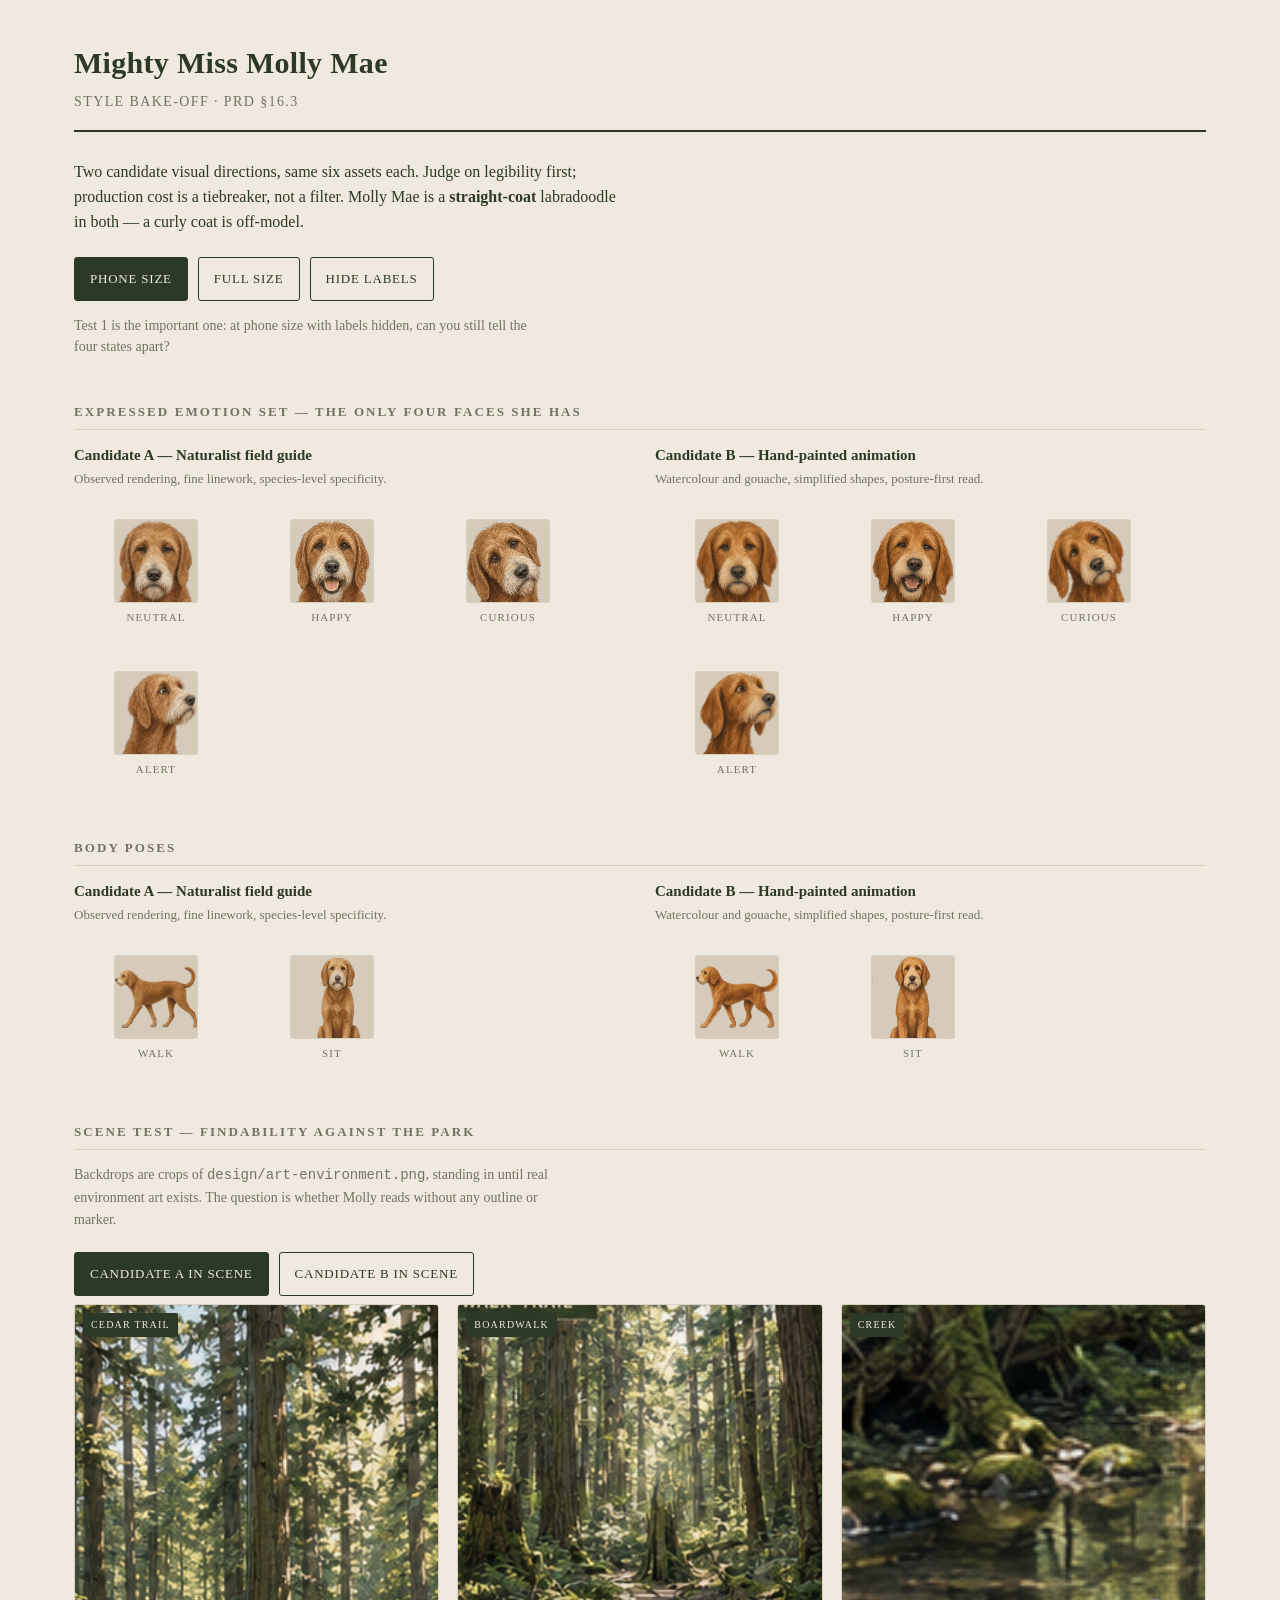
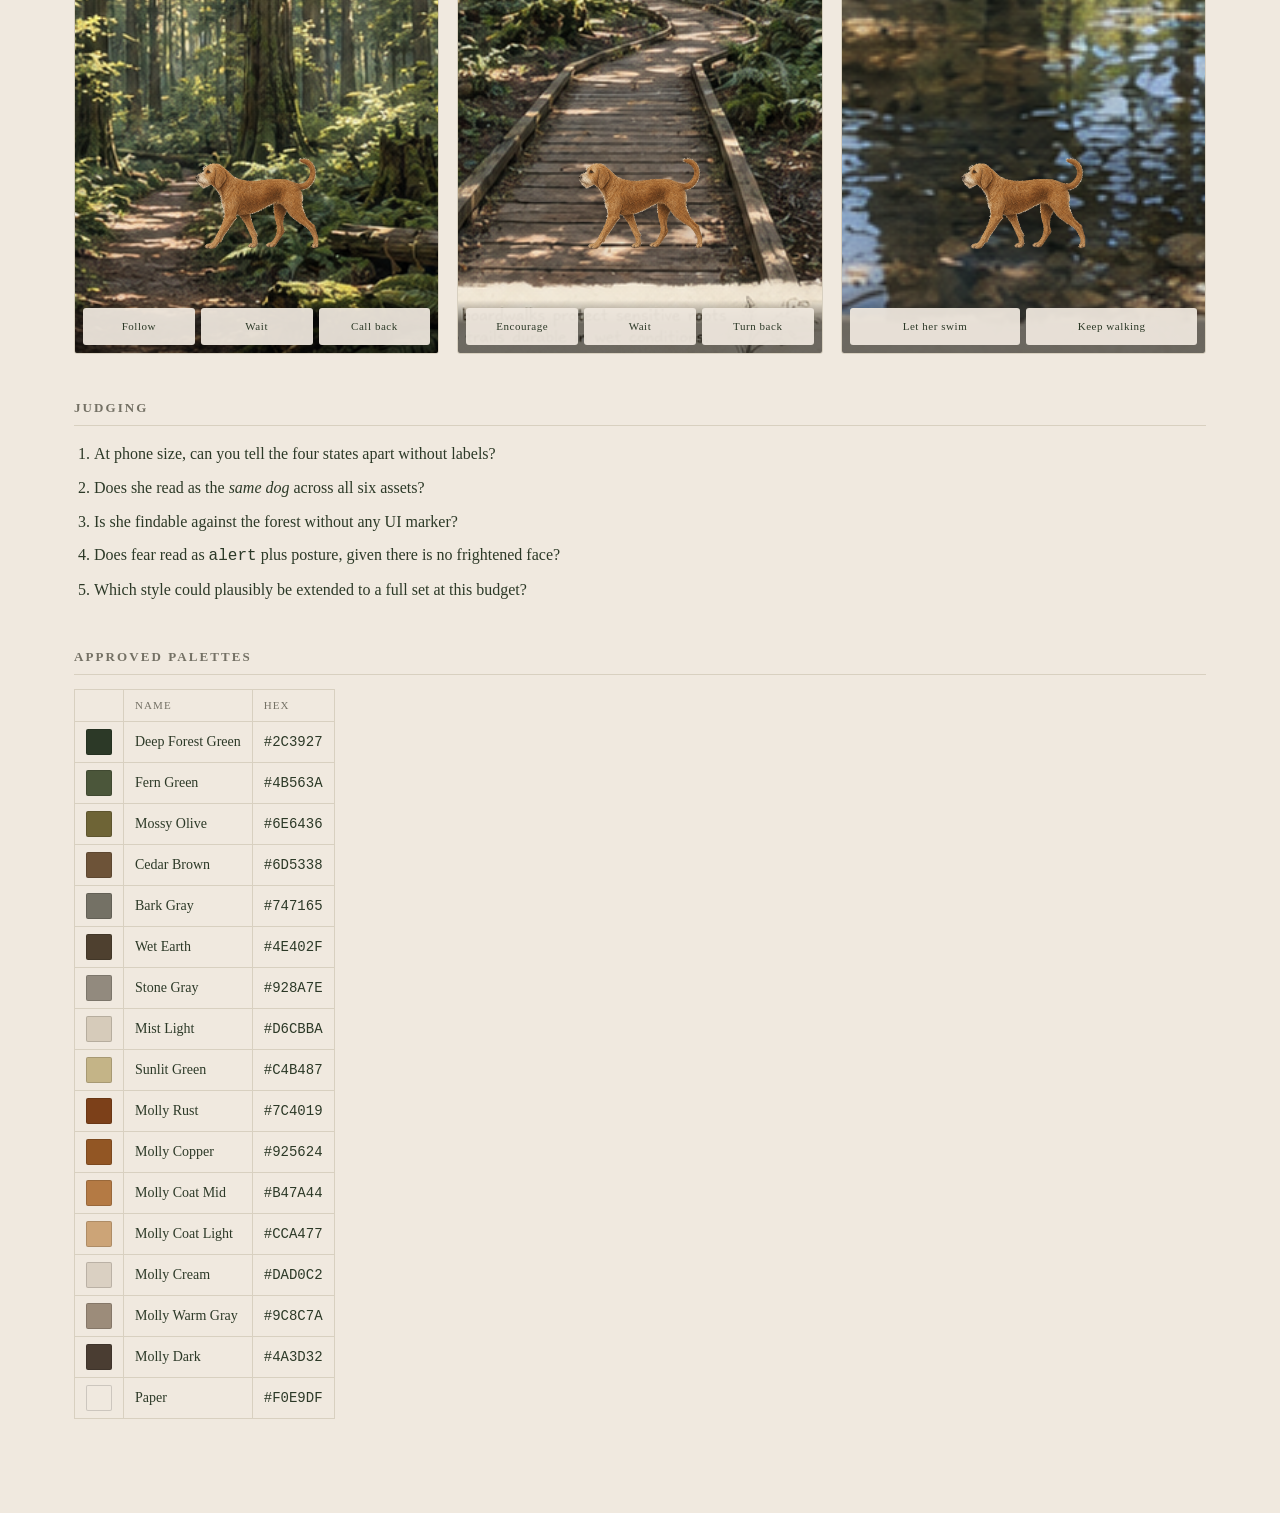
==== bakeoff.html @ f6dbbff9 "style bakeoff" ====
<!doctype html>
<html lang="en">
<head>
<meta charset="utf-8">
<meta name="viewport" content="width=device-width, initial-scale=1">
<title>Molly Mae — Style Bake-off</title>
<link rel="stylesheet" href="css/tokens.css">
<style>
  * { box-sizing: border-box; }
  body {
    margin: 0; background: var(--paper); color: var(--ink);
    font: 16px/1.55 ui-serif, Georgia, "Iowan Old Style", serif;
    -webkit-font-smoothing: antialiased;
  }
  .wrap { max-width: 1180px; margin: 0 auto; padding: 40px 24px 96px; }
  header { border-bottom: 2px solid var(--ink); padding-bottom: 18px; margin-bottom: 28px; }
  h1 { font-size: 30px; margin: 0 0 4px; letter-spacing: .01em; }
  .sub { color: var(--ink-soft); font-size: 14px; letter-spacing: .1em; text-transform: uppercase; }
  h2 { font-size: 13px; letter-spacing: .16em; text-transform: uppercase; color: var(--ink-soft);
       margin: 44px 0 14px; padding-bottom: 7px; border-bottom: 1px solid var(--rule); }
  p { max-width: 68ch; }
  .note { font-size: 14px; color: var(--ink-soft); }

  /* controls */
  .controls { display: flex; flex-wrap: wrap; gap: 10px; align-items: center; margin: 22px 0 8px; }
  button {
    font: inherit; font-size: 13px; letter-spacing: .06em; text-transform: uppercase;
    padding: 9px 15px; min-height: 44px; border: 1px solid var(--ink); border-radius: 3px;
    background: transparent; color: var(--ink); cursor: pointer;
  }
  button[aria-pressed="true"] { background: var(--ink); color: var(--paper); }

  /* two-column style comparison */
  .versus { display: grid; grid-template-columns: 1fr 1fr; gap: 30px; }
  @media (max-width: 820px) { .versus { grid-template-columns: 1fr; } }
  .col > h3 { font-size: 15px; margin: 0 0 2px; }
  .col > .cap { font-size: 13px; color: var(--ink-soft); margin: 0 0 14px; }

  /* sprite tiles */
  .row { display: flex; flex-wrap: wrap; gap: 12px; }
  .tile { text-align: center; }
  .tile .frame {
    background: var(--mist-light); border: 1px solid var(--rule); border-radius: 3px;
    display: grid; place-items: center; overflow: hidden;
    width: var(--tile); height: var(--tile);
  }
  .tile img { max-width: 100%; max-height: 100%; display: block; }
  .tile figcaption {
    font-size: 11px; letter-spacing: .1em; text-transform: uppercase;
    color: var(--ink-soft); margin-top: 6px;
  }
  body.hide-labels .tile figcaption { visibility: hidden; }
  .missing {
    color: var(--stone-gray); font-size: 10px; letter-spacing: .06em;
    text-transform: uppercase; padding: 8px; line-height: 1.35;
  }

  /* scene test */
  .scenes { display: grid; grid-template-columns: repeat(auto-fit, minmax(230px,1fr)); gap: 18px; }
  .scene { position: relative; border: 1px solid var(--rule); border-radius: 3px; overflow: hidden;
           aspect-ratio: 9/16; background: var(--deep-forest-green); }
  .scene img.bg { width: 100%; height: 100%; object-fit: cover; display: block; }
  .scene img.dog { position: absolute; left: 50%; bottom: 16%; transform: translateX(-50%);
                   width: 34%; filter: drop-shadow(0 6px 10px rgba(0,0,0,.35)); }
  .scene .tag { position: absolute; top: 8px; left: 8px; background: var(--deep-forest-green);
                color: var(--paper); font-size: 10px; letter-spacing: .12em; text-transform: uppercase;
                padding: 4px 8px; border-radius: 2px; }
  .scene .actions { position: absolute; left: 0; right: 0; bottom: 0; display: flex; gap: 6px;
                    padding: 8px; background: linear-gradient(transparent, rgba(0,0,0,.55) 45%); }
  .scene .actions span { flex: 1; text-align: center; font-size: 11px; letter-spacing: .05em;
                         background: rgba(240,233,223,.93); color: var(--ink); border-radius: 3px;
                         padding: 10px 2px; }

  /* judging */
  ol.judge { max-width: 68ch; padding-left: 20px; }
  ol.judge li { margin-bottom: 9px; }
  table { border-collapse: collapse; font-size: 14px; margin-top: 8px; }
  td, th { border: 1px solid var(--rule); padding: 7px 11px; text-align: left; }
  th { font-size: 11px; letter-spacing: .1em; text-transform: uppercase; color: var(--ink-soft); font-weight: 400; }
  .sw { width: 26px; height: 26px; border-radius: 2px; border: 1px solid rgba(0,0,0,.15); }
</style>
</head>
<body>
<div class="wrap">

<header>
  <h1>Mighty Miss Molly Mae</h1>
  <div class="sub">Style bake-off · PRD §16.3</div>
</header>

<p>Two candidate visual directions, same six assets each. Judge on legibility first; production
cost is a tiebreaker, not a filter. Molly Mae is a <strong>straight-coat</strong> labradoodle in
both — a curly coat is off-model.</p>

<div class="controls">
  <button id="size-phone"  aria-pressed="true">Phone size</button>
  <button id="size-full"   aria-pressed="false">Full size</button>
  <button id="labels"      aria-pressed="false">Hide labels</button>
</div>
<p class="note">Test 1 is the important one: at phone size with labels hidden, can you still tell
the four states apart?</p>

<h2>Expressed emotion set — the only four faces she has</h2>
<div class="versus" id="portraits"></div>

<h2>Body poses</h2>
<div class="versus" id="bodies"></div>

<h2>Scene test — findability against the park</h2>
<p class="note">Backdrops are crops of <code>design/art-environment.png</code>, standing in until
real environment art exists. The question is whether Molly reads without any outline or marker.</p>
<div class="controls">
  <button id="scene-a" aria-pressed="true">Candidate A in scene</button>
  <button id="scene-b" aria-pressed="false">Candidate B in scene</button>
</div>
<div class="scenes" id="scenes"></div>

<h2>Judging</h2>
<ol class="judge">
  <li>At phone size, can you tell the four states apart without labels?</li>
  <li>Does she read as the <em>same dog</em> across all six assets?</li>
  <li>Is she findable against the forest without any UI marker?</li>
  <li>Does fear read as <code>alert</code> plus posture, given there is no frightened face?</li>
  <li>Which style could plausibly be extended to a full set at this budget?</li>
</ol>

<h2>Approved palettes</h2>
<table id="palette"></table>

</div>
<script>
const STYLES = [
  { id:"naturalist", name:"Candidate A — Naturalist field guide",
    cap:"Observed rendering, fine linework, species-level specificity." },
  { id:"painted", name:"Candidate B — Hand-painted animation",
    cap:"Watercolour and gouache, simplified shapes, posture-first read." },
];
const FACES  = ["neutral","happy","curious","alert"];
const BODIES = ["walk","sit"];

function tile(style, file, label) {
  return `<figure class="tile">
    <div class="frame">
      <img src="assets/${style}/${file}.png" alt="${label}"
           onerror="this.replaceWith(Object.assign(document.createElement('div'),
                    {className:'missing', textContent:'not yet\\ngenerated'}))">
    </div>
    <figcaption>${label}</figcaption>
  </figure>`;
}

function column(style, files, labels) {
  const cells = files.map((f,i) => tile(style.id, f, labels[i])).join("");
  return `<div class="col"><h3>${style.name}</h3><p class="cap">${style.cap}</p>
          <div class="row">${cells}</div></div>`;
}

document.getElementById("portraits").innerHTML =
  STYLES.map(s => column(s, FACES.map(f => "molly-"+f), FACES)).join("");
document.getElementById("bodies").innerHTML =
  STYLES.map(s => column(s, BODIES.map(f => "molly-body-"+f), BODIES)).join("");

const SCENES = [
  ["bg-oldgrowth","Cedar Trail",  ["Follow","Wait","Call back"]],
  ["bg-boardwalk","Boardwalk",    ["Encourage","Wait","Turn back"]],
  ["bg-creek",    "Creek",        ["Let her swim","Keep walking"]],
];
let sceneStyle = "naturalist";
function drawScenes() {
  document.getElementById("scenes").innerHTML = SCENES.map(([bg,tag,acts]) => `
    <div class="scene">
      <img class="bg" src="assets/scene/${bg}.png" alt="">
      <img class="dog" src="assets/${sceneStyle}/molly-body-walk.png" alt=""
           onerror="this.remove()">
      <span class="tag">${tag}</span>
      <div class="actions">${acts.map(a=>`<span>${a}</span>`).join("")}</div>
    </div>`).join("");
  document.getElementById("scene-a").setAttribute("aria-pressed", sceneStyle==="naturalist");
  document.getElementById("scene-b").setAttribute("aria-pressed", sceneStyle==="painted");
}
drawScenes();
document.getElementById("scene-a").onclick = () => { sceneStyle="naturalist"; drawScenes(); };
document.getElementById("scene-b").onclick = () => { sceneStyle="painted";    drawScenes(); };

const PAL = [
  ["Deep Forest Green","#2C3927"],["Fern Green","#4B563A"],["Mossy Olive","#6E6436"],
  ["Cedar Brown","#6D5338"],["Bark Gray","#747165"],["Wet Earth","#4E402F"],
  ["Stone Gray","#928A7E"],["Mist Light","#D6CBBA"],["Sunlit Green","#C4B487"],
  ["Molly Rust","#7C4019"],["Molly Copper","#925624"],["Molly Coat Mid","#B47A44"],
  ["Molly Coat Light","#CCA477"],["Molly Cream","#DAD0C2"],["Molly Warm Gray","#9C8C7A"],
  ["Molly Dark","#4A3D32"],["Paper","#F0E9DF"],
];
document.getElementById("palette").innerHTML =
  "<tr><th></th><th>Name</th><th>Hex</th></tr>" +
  PAL.map(([n,h]) => `<tr><td><div class="sw" style="background:${h}"></div></td>
                      <td>${n}</td><td><code>${h}</code></td></tr>`).join("");

// controls
const root = document.documentElement;
function setSize(px, phoneOn) {
  root.style.setProperty("--tile", px);
  document.getElementById("size-phone").setAttribute("aria-pressed", phoneOn);
  document.getElementById("size-full").setAttribute("aria-pressed", !phoneOn);
}
setSize("84px", true);
document.getElementById("size-phone").onclick = () => setSize("84px", true);
document.getElementById("size-full").onclick  = () => setSize("200px", false);
const lab = document.getElementById("labels");
lab.onclick = () => {
  const on = document.body.classList.toggle("hide-labels");
  lab.setAttribute("aria-pressed", on);
  lab.textContent = on ? "Show labels" : "Hide labels";
};
</script>
</body>
</html>
---- css/tokens.css ----
/* Mighty Miss Molly Mae — design tokens
   Sampled from design/art-environment.png and design/art-character.png.
   Authoritative per PRD §16.1. Do not hand-tune; re-sample the PNGs. */

:root {
  /* Pacific Spirit Regional Park */
  --deep-forest-green: #2C3927;
  --fern-green:        #4B563A;
  --mossy-olive:       #6E6436;
  --cedar-brown:       #6D5338;
  --bark-gray:         #747165;
  --wet-earth:         #4E402F;
  --stone-gray:        #928A7E;
  --mist-light:        #D6CBBA;
  --sunlit-green:      #C4B487;

  /* Molly Mae */
  --molly-rust:        #7C4019;
  --molly-copper:      #925624;
  --molly-coat-mid:    #B47A44;
  --molly-coat-light:  #CCA477;
  --molly-cream:       #DAD0C2;
  --molly-warm-gray:   #9C8C7A;
  --molly-dark:        #4A3D32;

  /* ground */
  --paper:             #F0E9DF;
  --paper-warm:        #F1E8D7;

  /* semantic */
  --ink:               var(--deep-forest-green);
  --ink-soft:          var(--bark-gray);
  --rule:              #D8D0C0;
  --surface:           var(--paper);
}
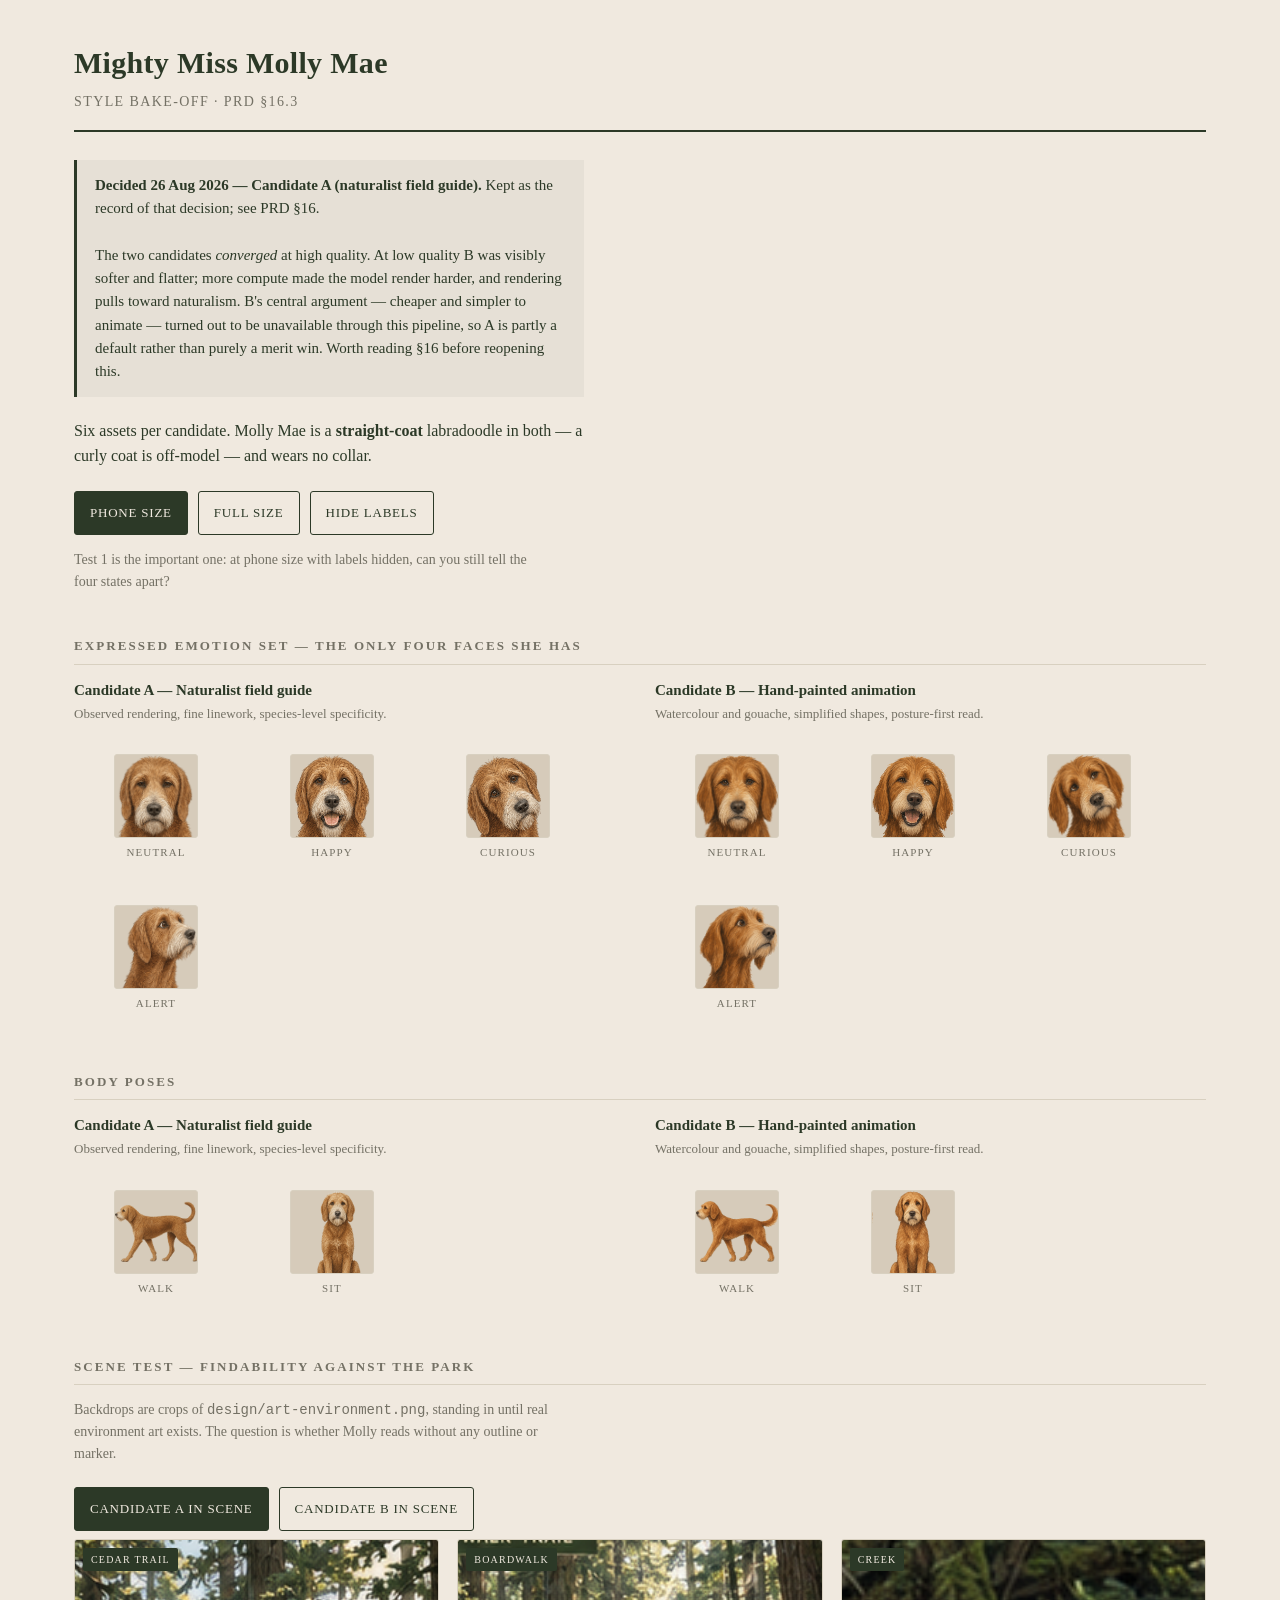
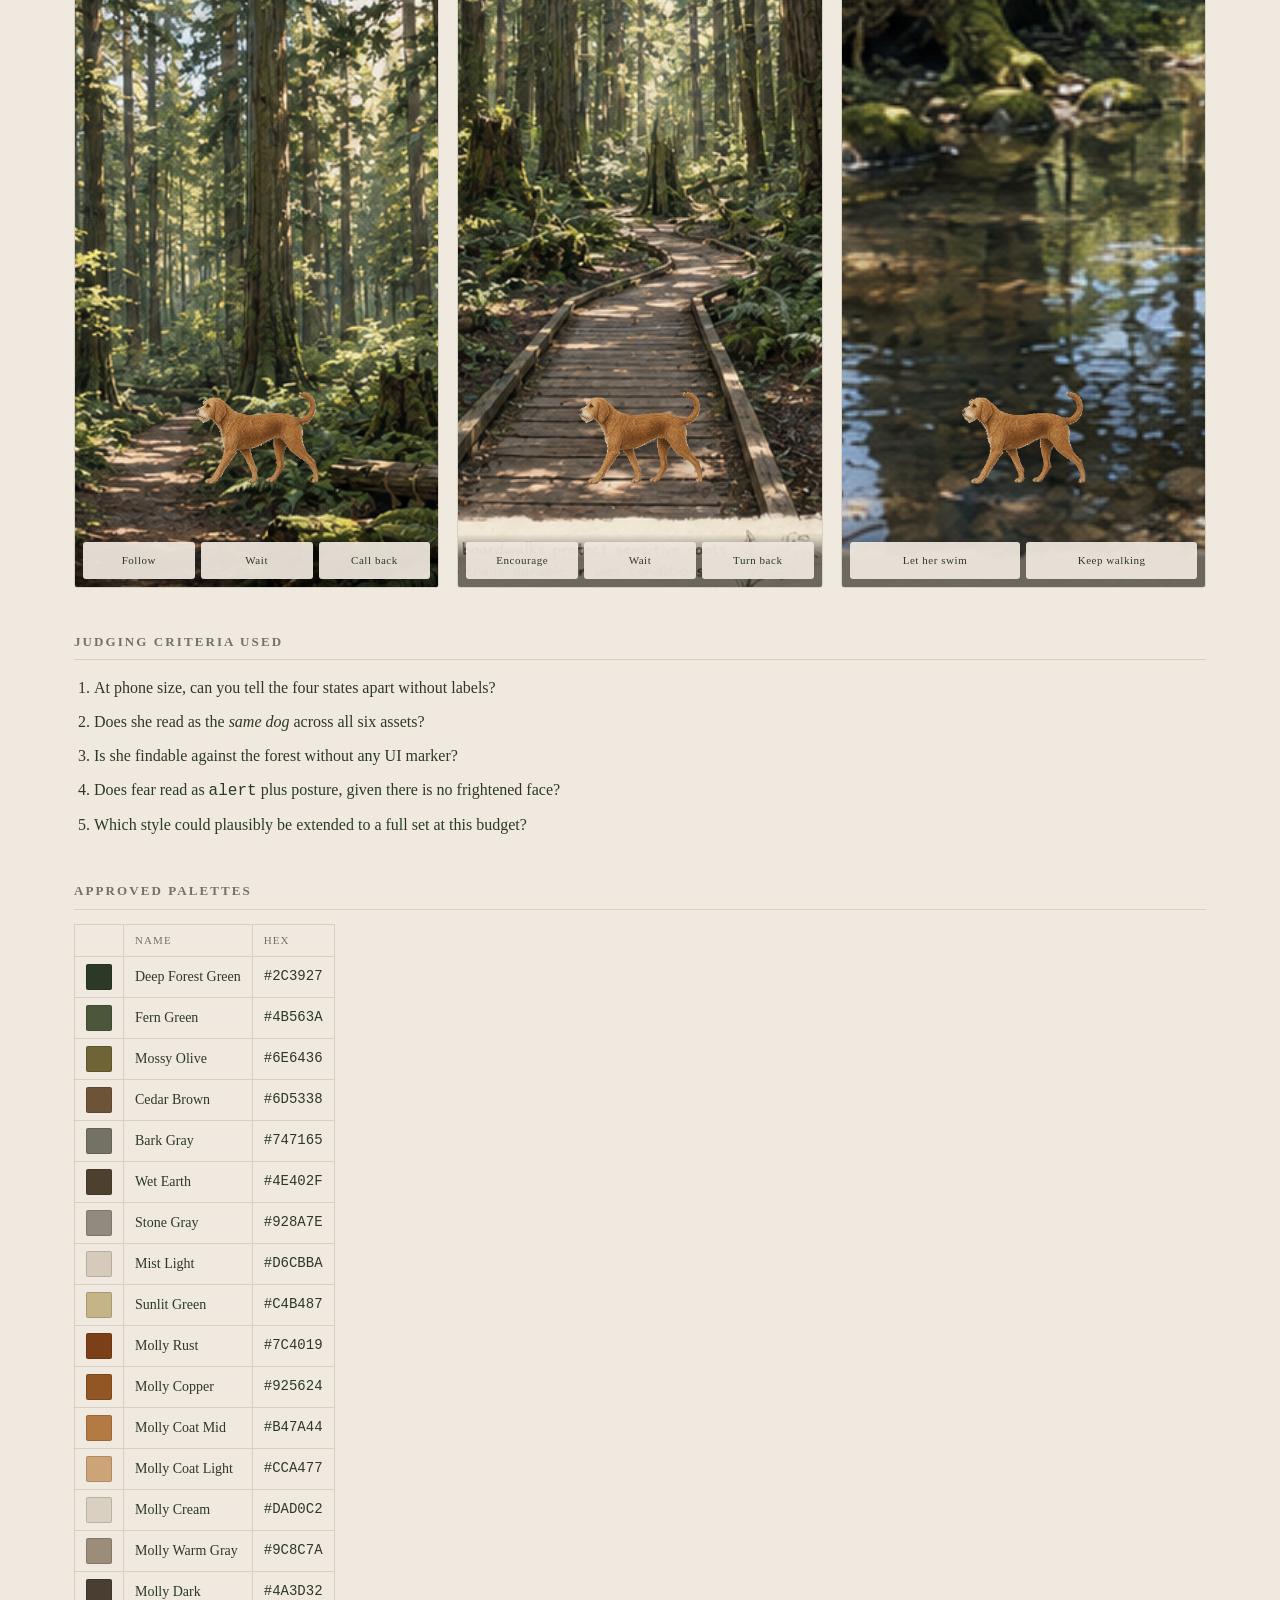
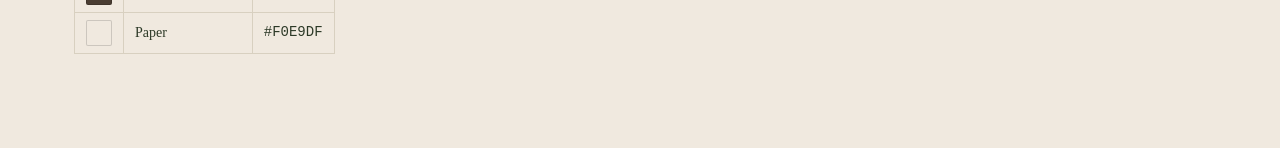
==== commit 181d6a39: "style bakeoff pt2" ====
--- a/bakeoff.html
+++ b/bakeoff.html
@@ -78,6 +78,8 @@
   td, th { border: 1px solid var(--rule); padding: 7px 11px; text-align: left; }
   th { font-size: 11px; letter-spacing: .1em; text-transform: uppercase; color: var(--ink-soft); font-weight: 400; }
   .sw { width: 26px; height: 26px; border-radius: 2px; border: 1px solid rgba(0,0,0,.15); }
+  .verdict { border-left: 3px solid var(--deep-forest-green); background: rgba(44,57,39,.05);
+             padding: 14px 18px; margin: 22px 0; max-width: 68ch; font-size: 15px; }
 </style>
 </head>
 <body>
@@ -88,9 +90,18 @@
   <div class="sub">Style bake-off · PRD §16.3</div>
 </header>
 
-<p>Two candidate visual directions, same six assets each. Judge on legibility first; production
-cost is a tiebreaker, not a filter. Molly Mae is a <strong>straight-coat</strong> labradoodle in
-both — a curly coat is off-model.</p>
+<div class="verdict">
+  <strong>Decided 26 Aug 2026 — Candidate A (naturalist field guide).</strong>
+  Kept as the record of that decision; see PRD §16.
+  <br><br>
+  The two candidates <em>converged</em> at high quality. At low quality B was visibly softer
+  and flatter; more compute made the model render harder, and rendering pulls toward
+  naturalism. B's central argument — cheaper and simpler to animate — turned out to be
+  unavailable through this pipeline, so A is partly a default rather than purely a merit win.
+  Worth reading §16 before reopening this.
+</div>
+<p>Six assets per candidate. Molly Mae is a <strong>straight-coat</strong> labradoodle in both —
+a curly coat is off-model — and wears no collar.</p>
 
 <div class="controls">
   <button id="size-phone"  aria-pressed="true">Phone size</button>
@@ -115,7 +126,7 @@
 </div>
 <div class="scenes" id="scenes"></div>
 
-<h2>Judging</h2>
+<h2>Judging criteria used</h2>
 <ol class="judge">
   <li>At phone size, can you tell the four states apart without labels?</li>
   <li>Does she read as the <em>same dog</em> across all six assets?</li>
